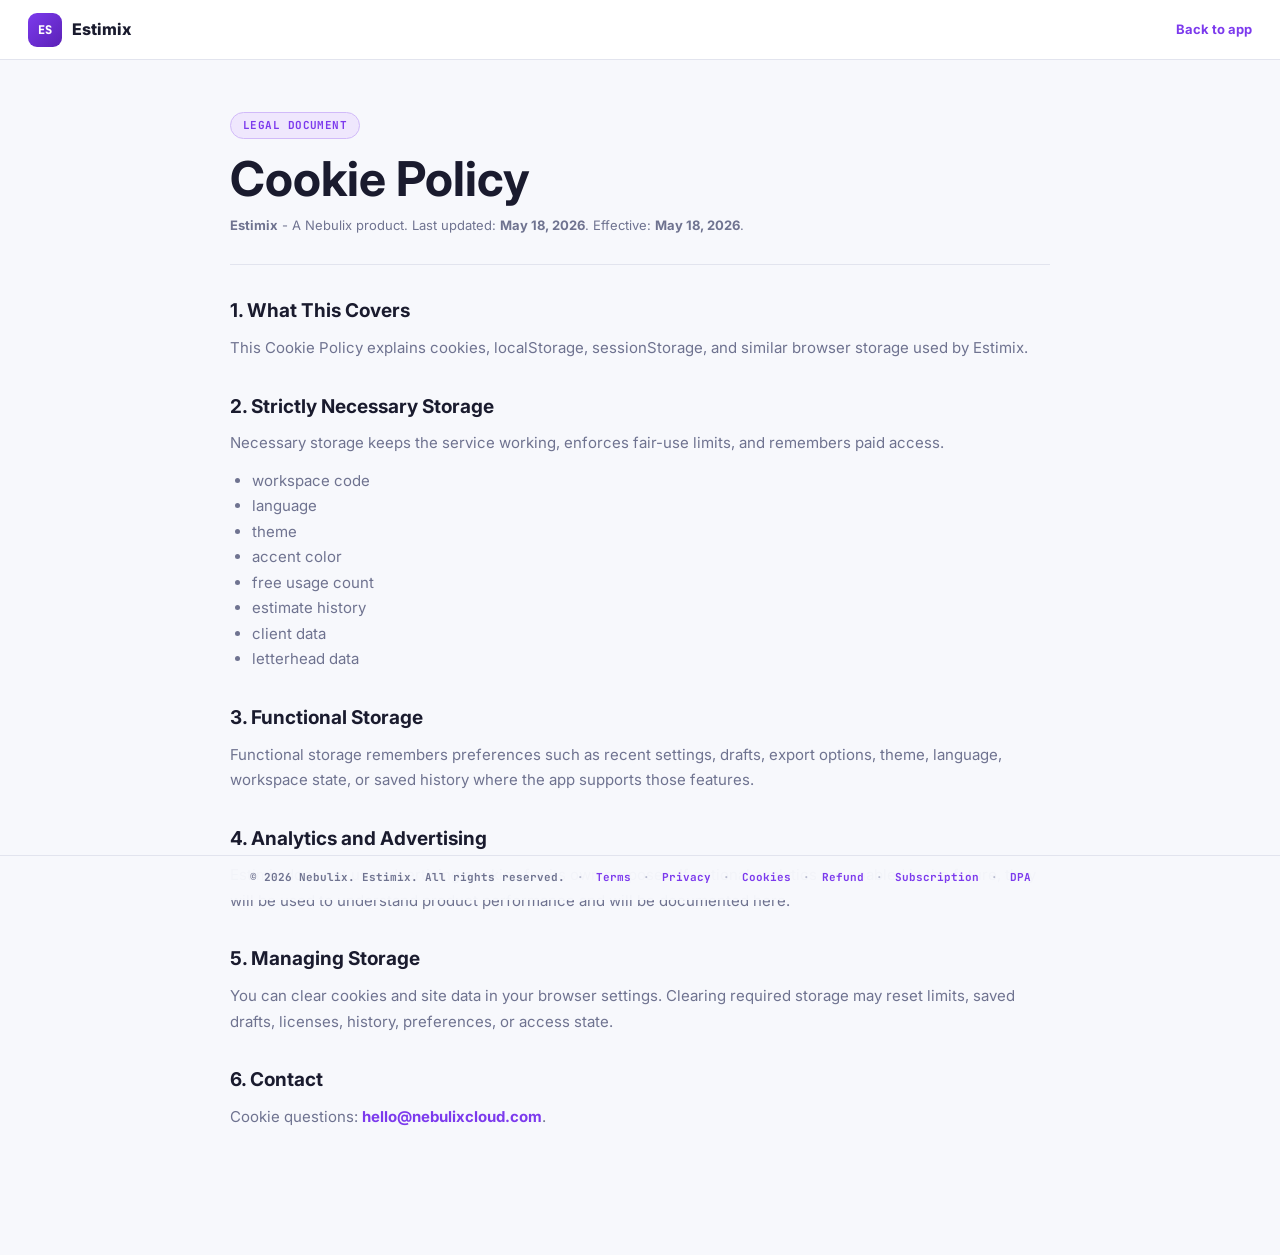
==== cookies.html @ 06a516cd "Add legal policy pages" ====
<!doctype html>
<html lang="en">
<head>
<meta charset="UTF-8">
<meta name="viewport" content="width=device-width, initial-scale=1.0">
<title>Cookie Policy - Estimix by Nebulix</title>
<meta name="description" content="Cookie and local storage practices for Estimix.">
<meta name="robots" content="index, follow">
<meta name="theme-color" content="#7C3AED">
<link rel="canonical" href="https://estimix.nebulixcloud.com/cookies.html">
<link rel="preconnect" href="https://fonts.googleapis.com">
<link rel="preconnect" href="https://fonts.gstatic.com" crossorigin>
<link href="https://fonts.googleapis.com/css2?family=Inter:wght@400;500;600;700;800&family=JetBrains+Mono:wght@500;700&display=swap" rel="stylesheet">
<style>
*,*::before,*::after{box-sizing:border-box;margin:0;padding:0}
:root{--bg:#F7F8FC;--surface:#fff;--line:#E2E4EE;--text:#1A1B2E;--muted:#6F7390;--accent:#7C3AED;--accent-bg:color-mix(in srgb,var(--accent) 12%,#fff)}
body{min-height:100vh;background:var(--bg);color:var(--text);font-family:Inter,system-ui,-apple-system,BlinkMacSystemFont,"Segoe UI",sans-serif;line-height:1.7}
a{color:var(--accent);font-weight:700;text-decoration:none}a:hover{text-decoration:underline}
.nav{position:sticky;top:0;background:rgba(255,255,255,.94);backdrop-filter:blur(10px);border-bottom:1px solid var(--line);height:60px;display:flex;align-items:center;justify-content:space-between;padding:0 28px;z-index:10}
.brand{display:flex;align-items:center;gap:10px;color:var(--text);text-decoration:none}.mark{width:34px;height:34px;border-radius:9px;background:linear-gradient(135deg,var(--accent),#5B21B6);color:#fff;display:grid;place-items:center;font:800 12px/1 "JetBrains Mono",monospace}.name{font-weight:800;letter-spacing:0}.name span{color:var(--accent)}.back{font-size:13px;color:var(--accent)}
.page{width:min(820px,calc(100% - 40px));margin:0 auto;padding:50px 0 92px}.doc-head{border-bottom:1px solid var(--line);padding-bottom:28px;margin-bottom:34px}.badge{display:inline-flex;margin-bottom:14px;border:1px solid color-mix(in srgb,var(--accent) 35%,#fff);background:var(--accent-bg);color:var(--accent);border-radius:999px;padding:4px 12px;font:700 11px/1.5 "JetBrains Mono",monospace;text-transform:uppercase;letter-spacing:.04em}
h1{font-size:clamp(32px,6vw,48px);line-height:1.08;letter-spacing:0;margin-bottom:10px}.meta{color:var(--muted);font-size:13px}.section{margin:34px 0}.section h2{font-size:19px;line-height:1.25;margin-bottom:12px}.section p,.section li{color:var(--muted);font-size:15px}.section p{margin-bottom:12px}ul,ol{padding-left:22px;margin:10px 0 12px}.note{border:1px solid color-mix(in srgb,var(--accent) 28%,#fff);background:var(--accent-bg);border-radius:8px;padding:16px 18px;color:var(--text);margin:18px 0}.note strong{color:var(--accent)}
.footer{position:fixed;left:0;right:0;bottom:0;background:rgba(247,248,252,.97);border-top:1px solid var(--line);padding:12px 16px;text-align:center;color:var(--muted);font:700 11px/1.8 "JetBrains Mono",monospace}.footer a{font-weight:700}.footer-sep{color:#B8BCD0;margin:0 5px}
@media(max-width:680px){.nav{padding:0 16px}.page{width:min(100% - 28px,820px);padding-top:34px}.footer{position:static}.brand .name{font-size:14px}}
</style>
</head>
<body>
<nav class="nav"><a class="brand" href="/"><span class="mark">ES</span><span class="name">Estimix</span></a><a class="back" href="/">Back to app</a></nav>
<main class="page">
  <header class="doc-head"><div class="badge">Legal document</div><h1>Cookie Policy</h1><div class="meta"><strong>Estimix</strong> - A Nebulix product. Last updated: <strong>May 18, 2026</strong>. Effective: <strong>May 18, 2026</strong>.</div></header>
  <section class="section">
  <h2>1. What This Covers</h2>
  <p>This Cookie Policy explains cookies, localStorage, sessionStorage, and similar browser storage used by Estimix.</p>
</section>
<section class="section">
  <h2>2. Strictly Necessary Storage</h2>
  <p>Necessary storage keeps the service working, enforces fair-use limits, and remembers paid access.</p><ul>
    <li>workspace code</li>
    <li>language</li>
    <li>theme</li>
    <li>accent color</li>
    <li>free usage count</li>
    <li>estimate history</li>
    <li>client data</li>
    <li>letterhead data</li>
  </ul>
</section>
<section class="section">
  <h2>3. Functional Storage</h2>
  <p>Functional storage remembers preferences such as recent settings, drafts, export options, theme, language, workspace state, or saved history where the app supports those features.</p>
</section>
<section class="section">
  <h2>4. Analytics and Advertising</h2>
  <p>Estimix does not use advertising cookies for its own purposes. If optional analytics are enabled in the future, they will be used to understand product performance and will be documented here.</p>
</section>
<section class="section">
  <h2>5. Managing Storage</h2>
  <p>You can clear cookies and site data in your browser settings. Clearing required storage may reset limits, saved drafts, licenses, history, preferences, or access state.</p>
</section>
<section class="section">
  <h2>6. Contact</h2>
  <p>Cookie questions: <a href="mailto:hello@nebulixcloud.com">hello@nebulixcloud.com</a>.</p>
</section>
</main>
<footer class="footer">
  &copy; 2026 Nebulix. Estimix. All rights reserved.
  <span class="footer-sep">&middot;</span>
  <a href="/terms.html">Terms</a> <span class="footer-sep">&middot;</span> <a href="/privacy.html">Privacy</a> <span class="footer-sep">&middot;</span> <a href="/cookies.html">Cookies</a> <span class="footer-sep">&middot;</span> <a href="/refund.html">Refund</a> <span class="footer-sep">&middot;</span> <a href="/subscription.html">Subscription</a> <span class="footer-sep">&middot;</span> <a href="/dpa.html">DPA</a>
</footer>
</body>
</html>
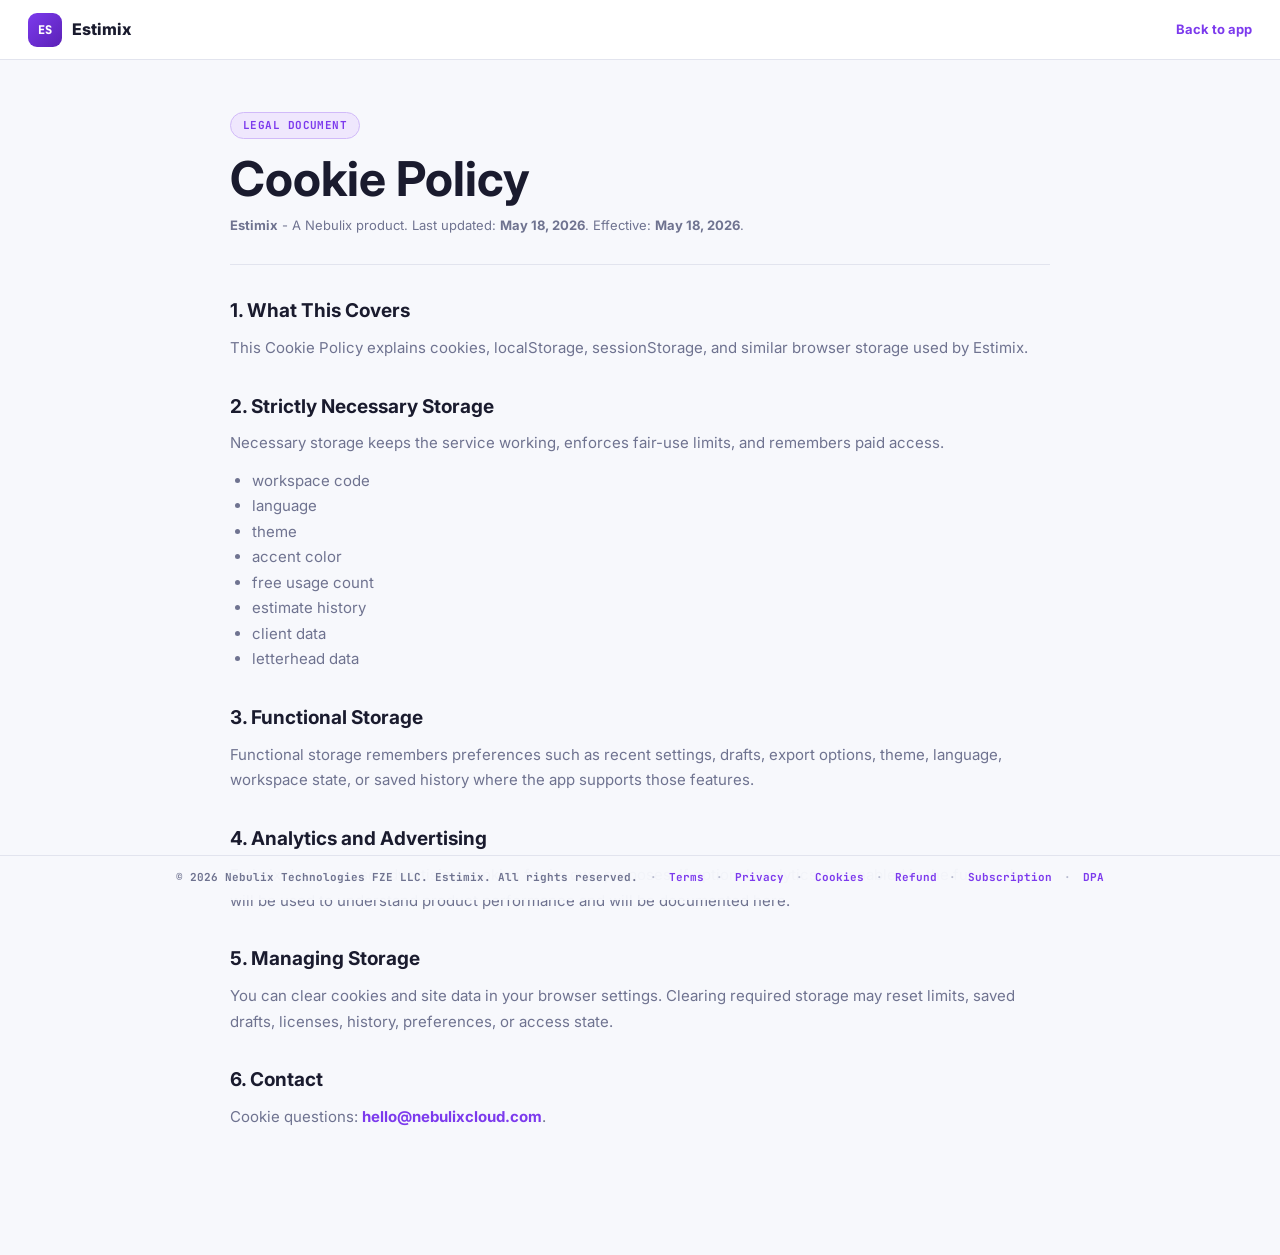
==== commit fc60247f: "Update copyright to Nebulix Technologies FZE LLC Co-Authored-By: Claude Sonnet 4.6 <noreply@anthropi" ====
--- a/cookies.html
+++ b/cookies.html
@@ -63,7 +63,7 @@
 </section>
 </main>
 <footer class="footer">
-  &copy; 2026 Nebulix. Estimix. All rights reserved.
+  &copy; 2026 Nebulix Technologies FZE LLC. Estimix. All rights reserved.
   <span class="footer-sep">&middot;</span>
   <a href="/terms.html">Terms</a> <span class="footer-sep">&middot;</span> <a href="/privacy.html">Privacy</a> <span class="footer-sep">&middot;</span> <a href="/cookies.html">Cookies</a> <span class="footer-sep">&middot;</span> <a href="/refund.html">Refund</a> <span class="footer-sep">&middot;</span> <a href="/subscription.html">Subscription</a> <span class="footer-sep">&middot;</span> <a href="/dpa.html">DPA</a>
 </footer>
